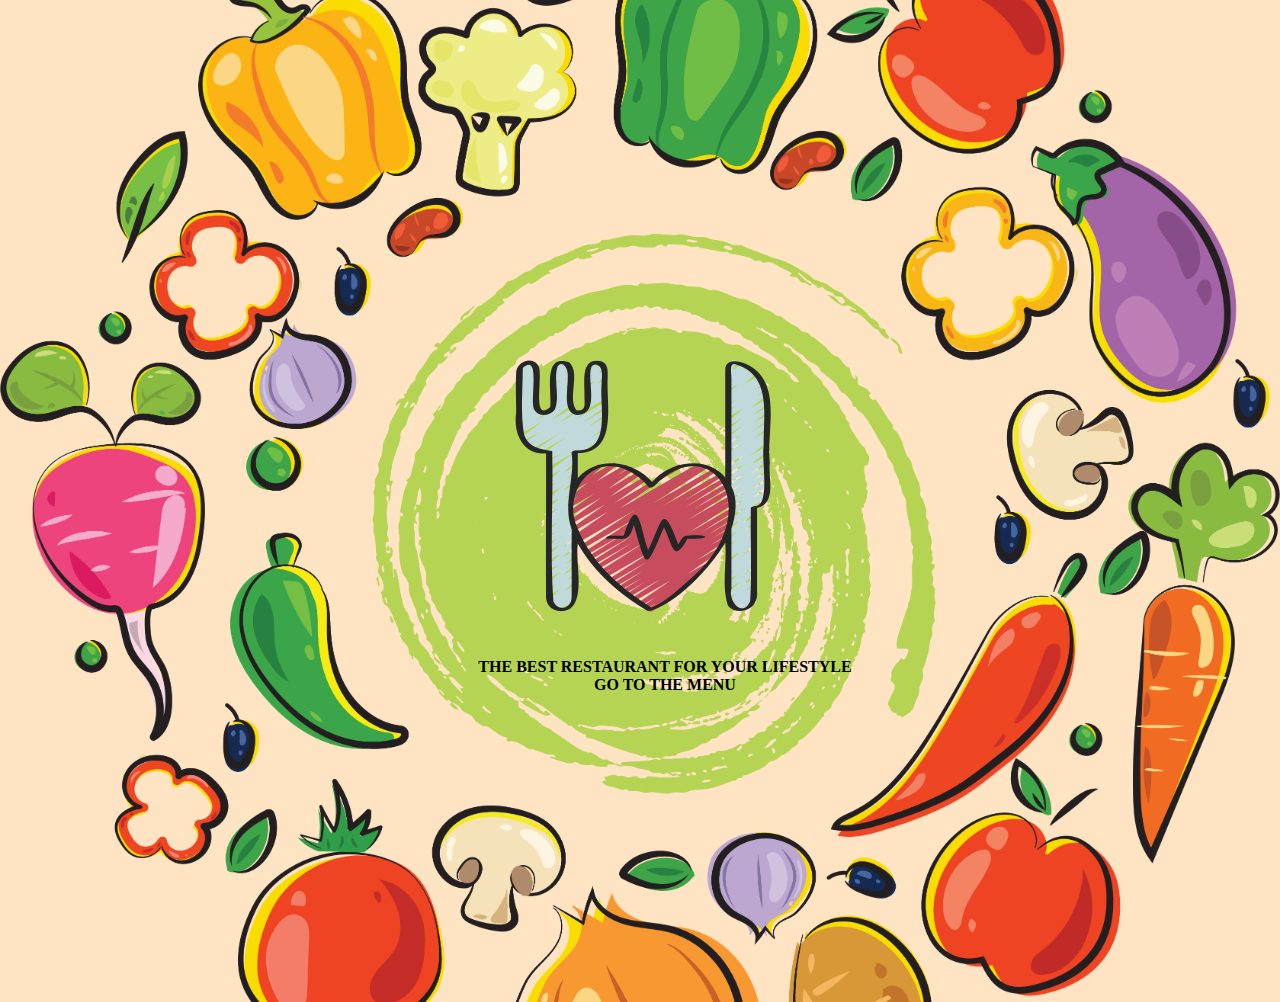
==== index.html @ f4a245cf "website" ====
<!DOCTYPE html>
<html lang="en">

<head>
    <meta charset="UTF-8">
    <meta http-equiv="X-UA-Compatible" content="IE=edge">
    <meta name="viewport" content="width=device-width, initial-scale=1.0">
    <title>HOME</title>
    <style>
        body{
        background-image: url('vegen.png') ;
        background-position: center;
        background-repeat:no-repeat ;
        background-size: 100%;
        background-color: bisque;
       
    }
    </style>
</head>

<body >

    
    <div class="first-section" style="height: 300px ; ">


    </div>


    <center>
        <div class="part-two"
            style=" border-radius: 100%; height: 350px; width: 350px;  display: flex;">
            <center><a href="menu.html" > <img src="healthy-heart (1).png" alt="The menu"
                        style="display: flex; align-items: center; margin-top: 50px;margin-left: 50px;"> </a></center>
                        
        </div>
        <b style="text-align: center; text-decoration: none; color: black; margin-left: 50px; text-decoration-line: none; display: block;" > THE BEST RESTAURANT FOR YOUR LIFESTYLE <br> GO TO THE MENU</b>
    </center>

    <div class="second-section" style="height: 300px ;">





    </div>



</body>

</html>
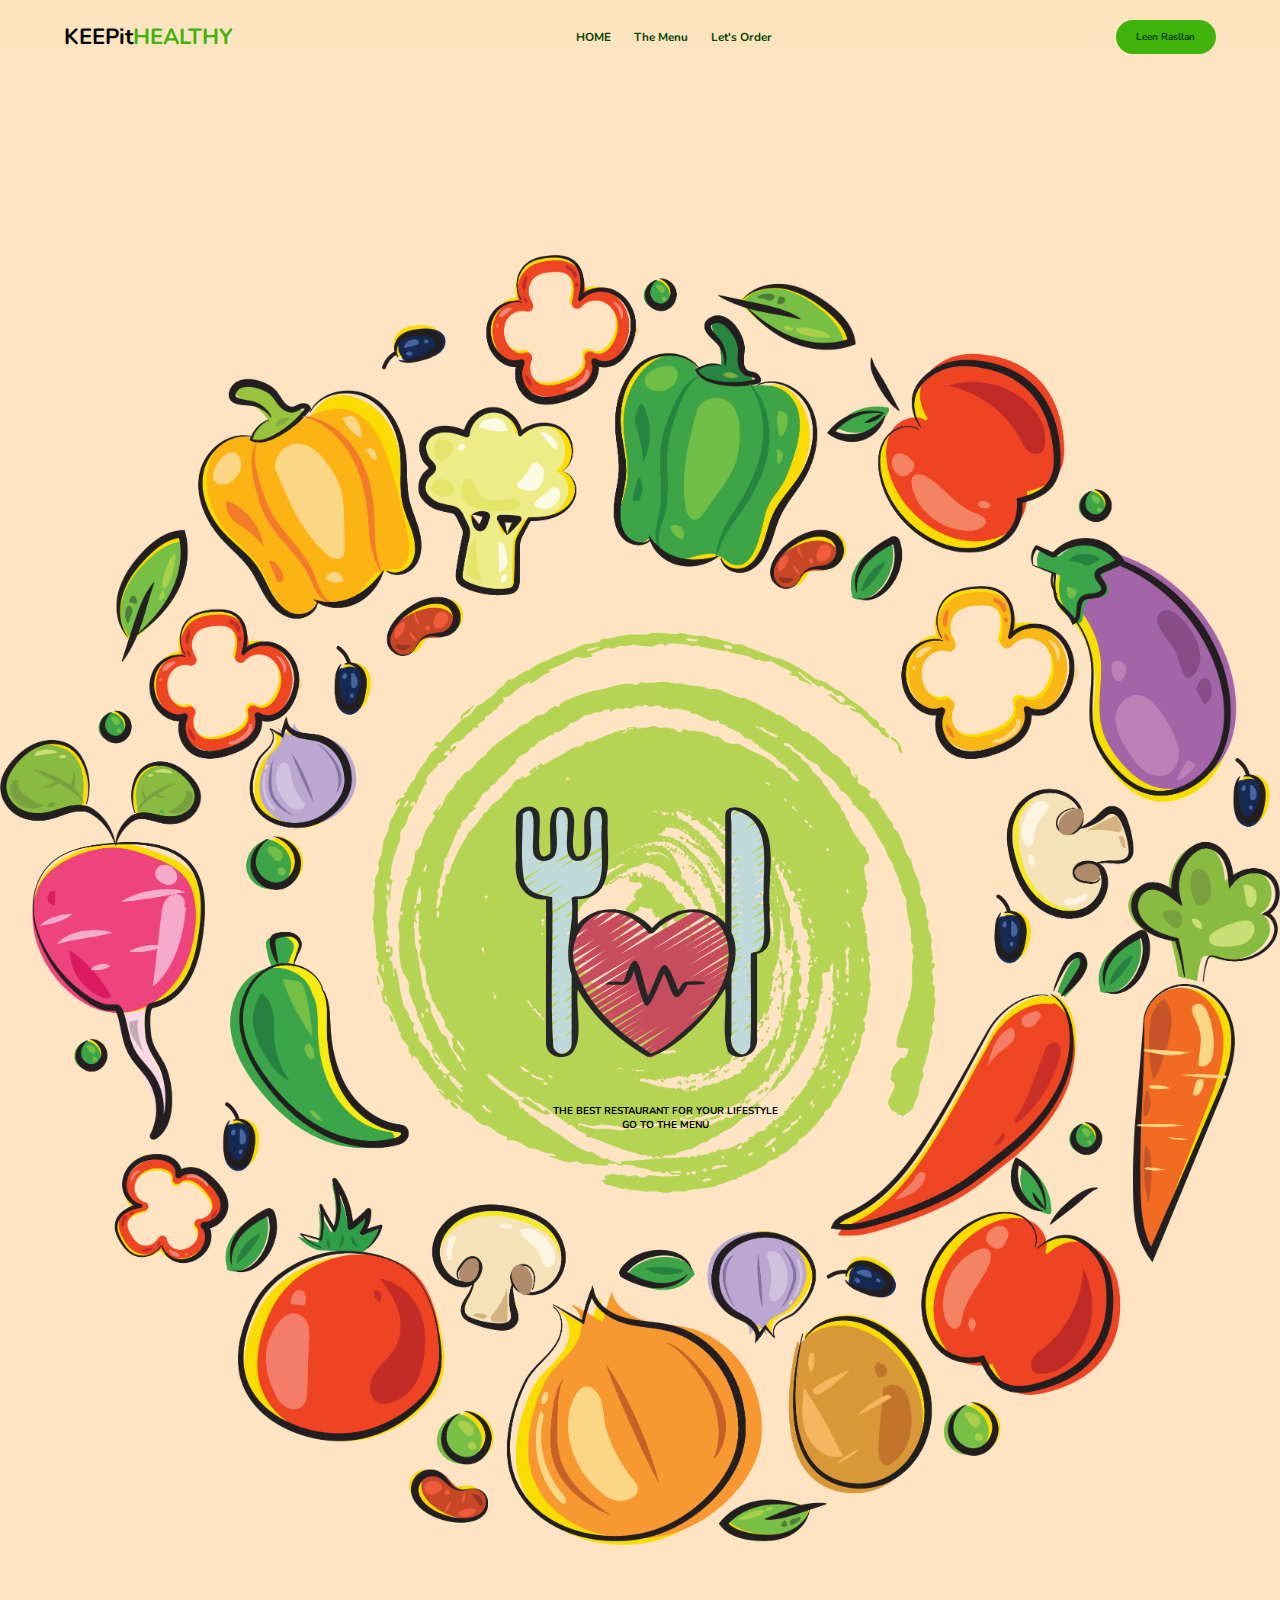
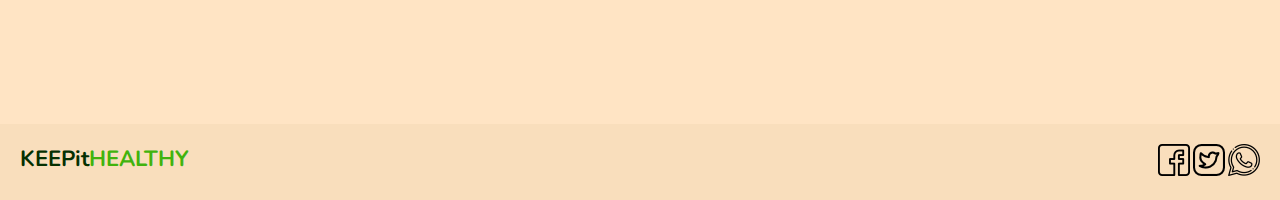
==== commit b5278e7b: "the changes" ====
--- a/index.html
+++ b/index.html
@@ -6,6 +6,7 @@
     <meta http-equiv="X-UA-Compatible" content="IE=edge">
     <meta name="viewport" content="width=device-width, initial-scale=1.0">
     <title>HOME</title>
+    <link rel="stylesheet" href="css/style1.css">
     <style>
         body{
         background-image: url('vegen.png') ;
@@ -20,10 +21,20 @@
 
 <body >
 
-    
-    <div class="first-section" style="height: 300px ; ">
+    <nav>
+        <h2>KEEPit<span>HEALTHY</span></h2>
+        <ul class="navigation">
+           <h3> <li><a href="index.html">HOME</a></li>
+            <li><a href="menu.html">The Menu</a></li>
+            <li><a href="about.html">Let's Order</a></li></h3>
+        </ul>
+        <a href="#" class="me">Leen Rasllan</a>
+    </nav>
 
 
+
+    <div class="first-section" style="height: 700px ; ">
+       
     </div>
 
 
@@ -45,7 +56,14 @@
 
     </div>
 
-
+<footer class="footer" id="footer">
+        <left ><h2>KEEPit<span>HEALTHY</span> </h2> </left>
+        <div class="social">
+            <a href="#"><img src="facebook.png"></a>
+            <a href="#"><img src="twitter.png"></a>
+            <a href="#"><img src="whatsapp.png"></a>
+        </div>
+    </footer>
 
 </body>
 
--- a/css/style1.css
+++ b/css/style1.css
@@ -0,0 +1,298 @@
+@import url('https://fonts.googleapis.com/css2?family=Nunito:wght@200;300;400;500;600&display=swap');
+
+*{
+   font-family: 'Nunito', sans-serif;
+   margin:0;
+    padding:0;
+   box-sizing: border-box;
+   outline: none; 
+   border:none;
+   text-decoration: none;
+   transition: all .2s linear;
+   text-transform: capitalize;
+}
+:root{
+   --primarycolor:#219112;
+   --secondarycolor:rgb(65, 179, 13);
+   --lightcolor:#0b4403;
+   --bgcolor-1: rgba(247, 227, 186, 0.5);
+   --bgcolor-2: rgb(44, 43, 43);
+   --padding:5%;
+
+}
+
+
+html{
+   font-size: 62.5%;
+   overflow-x: hidden;
+}
+
+ body{
+      color: black;
+      height: 1800px;
+  background-size: 100%;
+  background-color: bisque;
+  display: flex;
+  flex-direction: column;
+  
+  
+  }
+span{
+   color: var(--secondarycolor);
+
+}
+h2{
+   font-size: 2.2rem;
+  
+}
+section{
+   padding-top: 2rem;
+   padding-left: var(--padding);
+   padding-right: var(--padding);
+   
+}
+nav{
+   padding-top: 2rem;
+   padding-left: var(--padding);
+   padding-right: var(--padding);
+   display: flex;
+   justify-content: space-between;
+   align-items: center;
+  background-color: var(--bgcolor-1);
+
+}
+nav ul li {
+   list-style-type: none;
+   display: inline-block;
+   margin:0.5rem 1rem;
+
+}
+nav ul li a{
+   color: var(--lightcolor);
+   text-decoration: none;
+   text-transform: capitalize;
+   transition: 0.5s;
+}
+nav ul li a:hover{
+   color: var(--primarycolor);
+}
+.home nav  span{
+   color:rgb(248, 250, 251);
+   text-transform: uppercase;
+
+}
+.home nav {
+   text-transform: uppercase;
+   color: rgb(5, 94, 5); 
+}
+.me{
+   background-color: var(--secondarycolor);
+   color: var(--lightcolor);
+   text-decoration: none;
+   font-weight: bolder;
+   border: 2px solid transparent ;
+   padding: 0.8rem 1.87rem;
+   border-radius: 30rem;
+   transition: 1s;
+}
+.me:hover{
+   background-color: transparent;
+   border: 2px solid var(--primarycolor);
+
+
+
+}
+
+
+.footer {
+   background-color: rgba(243, 214, 179, 0.466);
+   color: rgb(5, 48, 1);
+   padding: 2rem;
+   display: flex;
+   justify-content: space-between;
+   margin-top: auto;
+}
+.container{
+   max-width: 1200px;
+   margin:0 auto;
+   padding:3rem 2rem;
+}
+
+.container .title{
+   font-size:3.5rem;
+   color:#1c4e16;
+   margin-bottom: 3rem;
+   text-transform: uppercase;
+   text-align: center;
+}
+
+.container .products-container{
+   display: grid;
+   grid-template-columns: repeat(auto-fit, minmax(30rem, 1fr));
+   gap:2rem;
+}
+
+.container .products-container .product{
+   text-align: center;
+   padding:3rem 2rem;
+   background: #fff;
+   box-shadow: 0 .5rem 1rem rgba(0,0,0,.1);
+   outline: .1rem solid #ccc;
+   outline-offset: -1.5rem;
+   cursor: pointer;
+}
+
+.container .products-container .product:hover{
+   outline: .2rem solid #222;
+   outline-offset: 0;
+}
+
+.container .products-container .product img{
+   height: 25rem;
+}
+
+.container .products-container .product:hover img{
+   transform: scale(.9);
+}
+
+.container .products-container .product h3{
+   padding:.5rem 0;
+   font-size: 2rem;
+   color:#444;
+}
+
+.container .products-container .product:hover h3{
+   color:#27ae60;
+}
+
+.container .products-container .product .price{
+   font-size: 2rem;
+   color:#444;
+}
+
+.products-preview{
+   position: fixed;
+   top:0; left:0;
+   min-height: 100vh;
+   width: 100%;
+   background: rgba(0,0,0,.8);
+   display: none;
+   align-items: center;
+   justify-content: center;
+}
+
+.products-preview .preview{
+   display: none;
+   padding:2rem;
+   text-align: center;
+   background: #fff;
+   position: relative;
+   margin:2rem;
+   width: 40rem;
+}
+
+.products-preview .preview.active{
+   display: inline-block;
+}
+
+.products-preview .preview img{
+   height: 30rem;
+}
+
+.products-preview .preview .fa-times{
+   position: absolute;
+   top:1rem; right:1.5rem;
+   cursor: pointer;
+   color:#444;
+   font-size: 4rem;
+}
+
+.products-preview .preview .fa-times:hover{
+   transform: rotate(90deg);
+}
+
+.products-preview .preview h3{
+   color:#444;
+   padding:.5rem 0;
+   font-size: 2.5rem;
+}
+
+.products-preview .preview .stars{
+   padding:1rem 0;
+   font-size: 1.7rem;
+}
+
+.products-preview .preview .stars i{
+   color:#27ae60;
+}
+
+.products-preview .preview .stars span{
+   color:#999;
+}
+
+.products-preview .preview p{
+   line-height: 1.5;
+   padding:1rem 0;
+   font-size: 1.6rem;
+   color:#777;
+}
+
+.products-preview .preview .price{
+   padding:1rem 0;
+   font-size: 2.5rem;
+   color:#27ae60;
+}
+
+.products-preview .preview .buttons{
+   display: flex;
+   gap:1.5rem;
+   flex-wrap: wrap;
+   margin-top: 1rem;
+}
+
+.products-preview .preview .buttons a{
+   flex:1 1 16rem;
+   padding:1rem;
+   font-size: 1.8rem;
+   color:#444;
+   border:.1rem solid #444;
+}
+
+.products-preview .preview .buttons a.cart{
+   background: #444;
+   color:#fff;
+}
+
+.products-preview .preview .buttons a.cart:hover{
+   background: #111;
+}
+
+.products-preview .preview .buttons a.buy:hover{
+   background: #444;
+   color:#fff;
+}
+
+
+@media (max-width:991px){
+
+   html{
+      font-size: 55%;
+   }
+
+}
+
+@media (max-width:768px){
+
+   .products-preview .preview img{
+      height: 25rem;
+   }
+
+}
+
+@media (max-width:450px){
+
+   html{
+      font-size: 50%;
+   }
+
+}